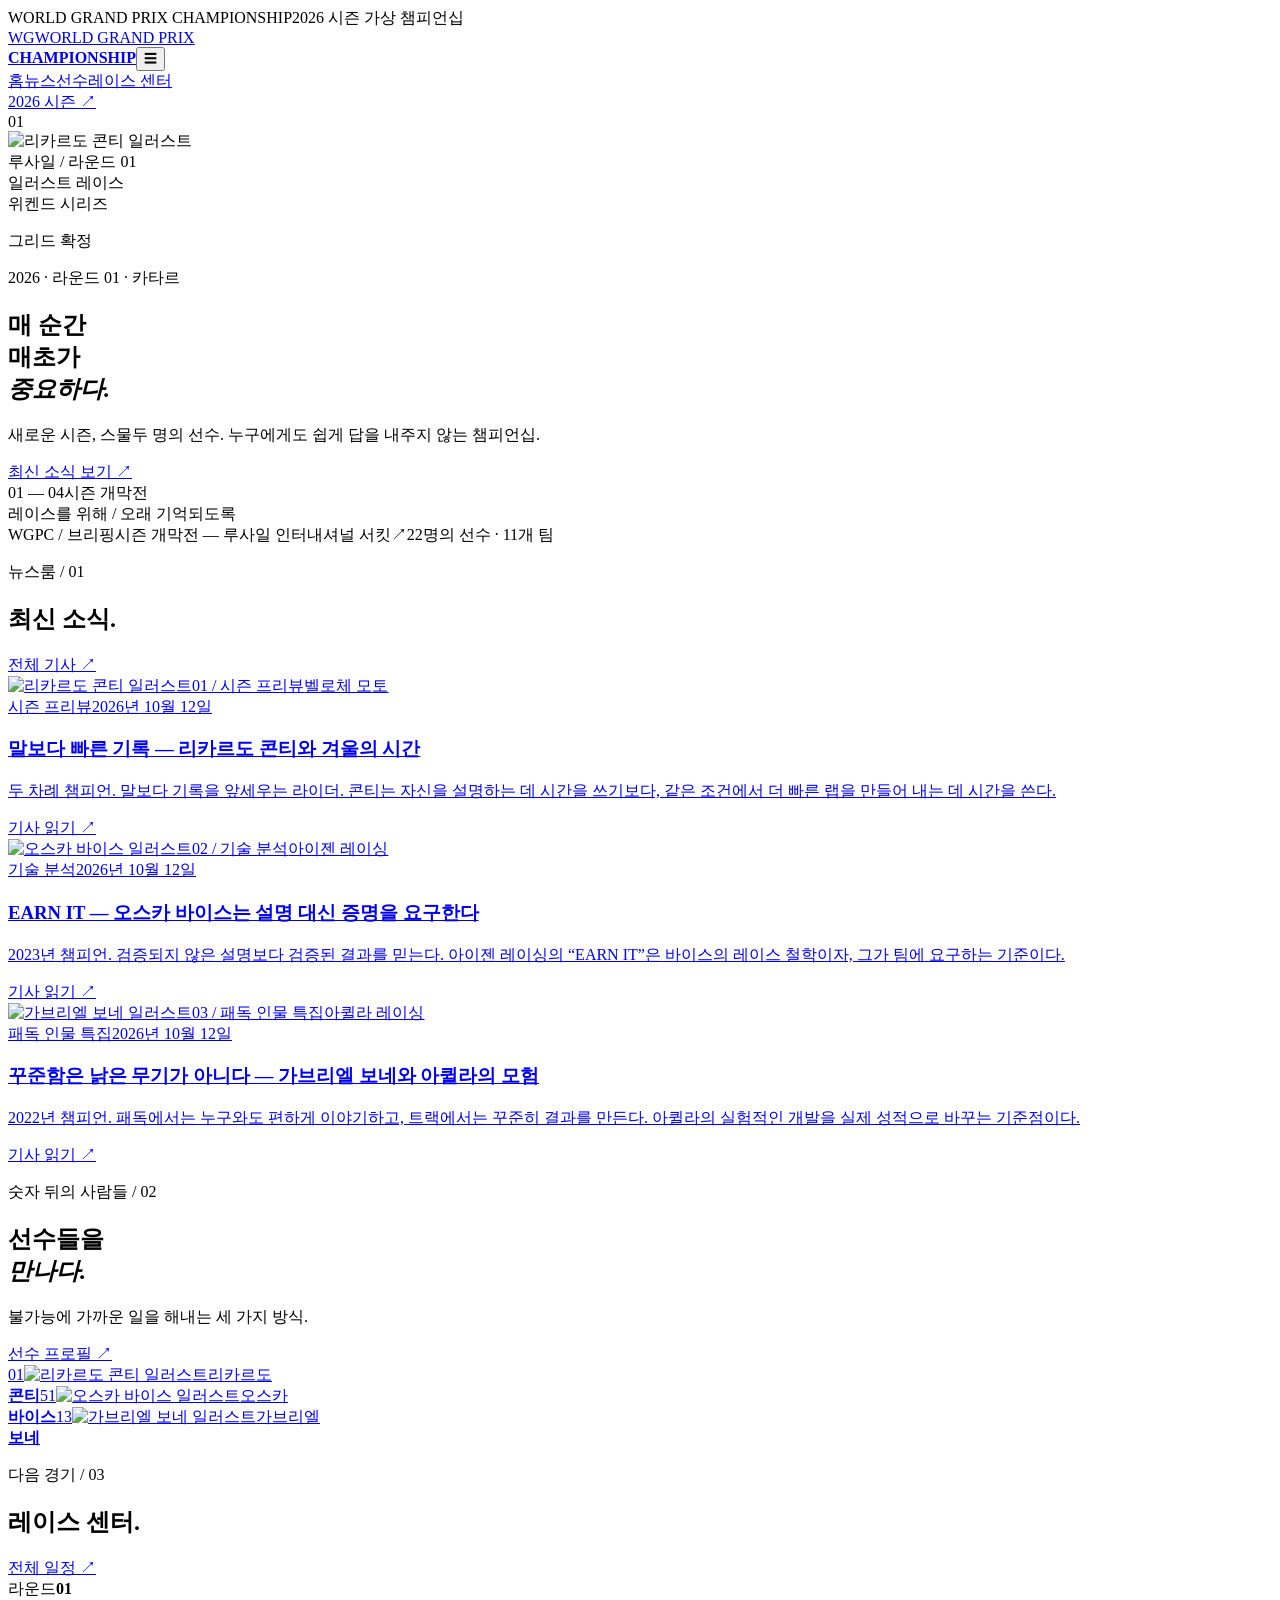
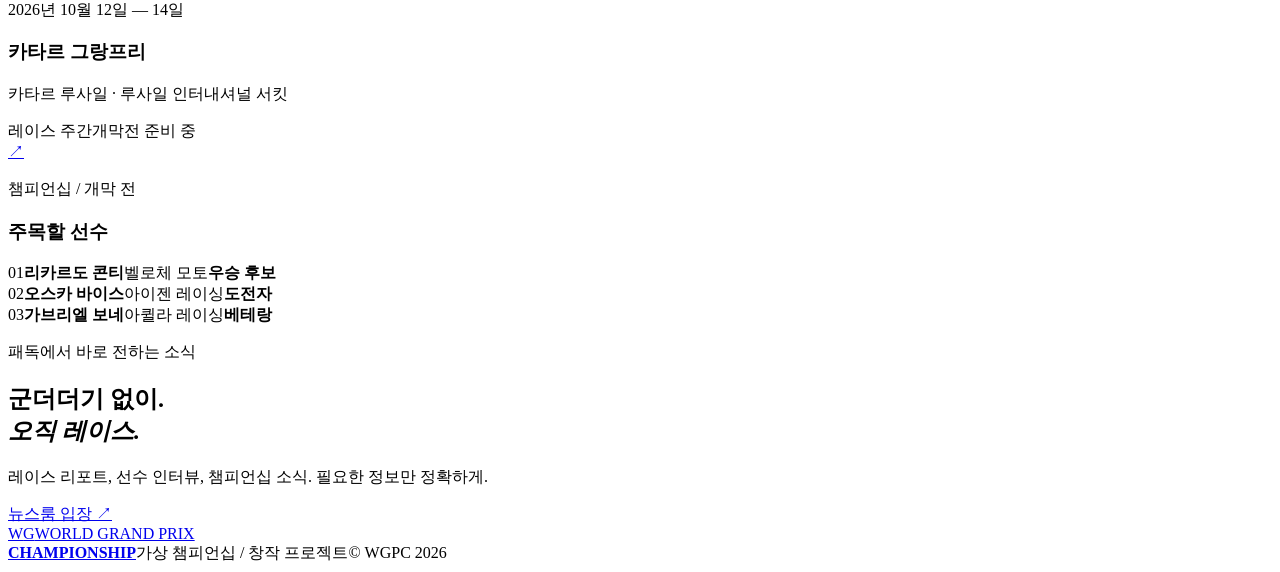
==== index.html @ d12225d8 "Add files via upload" ====
<!doctype html><html lang="ko"><head><meta charset="utf-8"><meta name="viewport" content="width=device-width, initial-scale=1"><meta name="theme-color" content="#101312"><meta name="description" content="World Grand Prix Championship — 2026 가상 모터스포츠 챔피언십"><title>홈 — WGPC</title><link rel="stylesheet" href="assets/css/style.css"><script defer src="assets/js/app.js"></script></head><body><div class="topline"><span>WORLD GRAND PRIX CHAMPIONSHIP</span><span>2026 시즌 <i class="live-dot"></i> 가상 챔피언십</span></div><header class="site-header"><a class="brand" href="index.html" aria-label="WGPC 홈"><span class="brand-mark">W<span>G</span></span><span class="brand-word">WORLD GRAND PRIX<br><b>CHAMPIONSHIP</b></span></a><button class="menu-toggle" aria-label="메뉴 열기" aria-expanded="false">☰</button><nav class="main-nav"><a href="index.html" class="active">홈</a><a href="news.html" >뉴스</a><a href="riders.html" >선수</a><a href="calendar.html" >레이스 센터</a></nav><a class="header-season" href="calendar.html">2026 시즌 <span>↗</span></a></header><main><section class="hero"><div class="hero-art art--hero"><div class="art-grid"></div><div class="art-number">01</div><img class="rider-photo rider-photo--hero" src="https://cdn.jsdelivr.net/gh/luiciemanyx-cpu/charapics@main/upload/Ric.png" alt="리카르도 콘티 일러스트"><div class="art-label">루사일 / 라운드 01</div><div class="art-caption">일러스트 레이스<br>위켄드 시리즈</div></div><div class="hero-copy"><p class="eyebrow"><span class="eyebrow-line"></span> 그리드 확정</p><p class="hero-kicker">2026 · 라운드 01 · 카타르</p><h1>매 순간<br>매초가<br><em>중요하다.</em></h1><p class="hero-summary">새로운 시즌, 스물두 명의 선수. 누구에게도 쉽게 답을 내주지 않는 챔피언십.</p><a class="button button--lime" href="news.html">최신 소식 보기 <span>↗</span></a><div class="hero-index"><span>01 — 04</span><span class="index-rule"></span><span>시즌 개막전</span></div></div><div class="hero-side-note">레이스를 위해 / 오래 기억되도록</div></section><section class="ticker"><span class="ticker-tag">WGPC / 브리핑</span><span>시즌 개막전 — 루사일 인터내셔널 서킷</span><span class="ticker-arrow">↗</span><span class="ticker-divider"></span><span>22명의 선수 · 11개 팀</span></section><section class="section section--news"><div class="section-head"><div><p class="eyebrow">뉴스룸 / 01</p><h2>최신 소식<span class="lime-dot">.</span></h2></div><a class="text-link" href="news.html">전체 기사 <span>↗</span></a></div><div class="news-grid"><a class="story story--feature" href="article.html"><div class="story-image art--conti"><img class="rider-photo" src="https://cdn.jsdelivr.net/gh/luiciemanyx-cpu/charapics@main/upload/Ric.png" alt="리카르도 콘티 일러스트"><span class="image-index">01 / 시즌 프리뷰</span><span class="image-stamp">벨로체 모토</span></div><div class="story-meta"><span>시즌 프리뷰</span><time>2026년 10월 12일</time></div><h3>말보다 빠른 기록 — 리카르도 콘티와 겨울의 시간</h3><p>두 차례 챔피언. 말보다 기록을 앞세우는 라이더. 콘티는 자신을 설명하는 데 시간을 쓰기보다, 같은 조건에서 더 빠른 랩을 만들어 내는 데 시간을 쓴다.</p><span class="story-read">기사 읽기 ↗</span></a><a class="story " href="article-oskar.html"><div class="story-image art--weiss"><img class="rider-photo" src="https://cdn.jsdelivr.net/gh/luiciemanyx-cpu/charapics@main/osk.png" alt="오스카 바이스 일러스트"><span class="image-index">02 / 기술 분석</span><span class="image-stamp">아이젠 레이싱</span></div><div class="story-meta"><span>기술 분석</span><time>2026년 10월 12일</time></div><h3>EARN IT — 오스카 바이스는 설명 대신 증명을 요구한다</h3><p>2023년 챔피언. 검증되지 않은 설명보다 검증된 결과를 믿는다. 아이젠 레이싱의 “EARN IT”은 바이스의 레이스 철학이자, 그가 팀에 요구하는 기준이다.</p><span class="story-read">기사 읽기 ↗</span></a><a class="story " href="article-gabriel.html"><div class="story-image art--bonnet"><img class="rider-photo" src="https://cdn.jsdelivr.net/gh/luiciemanyx-cpu/charapics@main/upload/gab.png" alt="가브리엘 보네 일러스트"><span class="image-index">03 / 패독 인물 특집</span><span class="image-stamp">아퀼라 레이싱</span></div><div class="story-meta"><span>패독 인물 특집</span><time>2026년 10월 12일</time></div><h3>꾸준함은 낡은 무기가 아니다 — 가브리엘 보네와 아퀼라의 모험</h3><p>2022년 챔피언. 패독에서는 누구와도 편하게 이야기하고, 트랙에서는 꾸준히 결과를 만든다. 아퀼라의 실험적인 개발을 실제 성적으로 바꾸는 기준점이다.</p><span class="story-read">기사 읽기 ↗</span></a></div></section><section class="feature-band"><div class="feature-band-copy"><p class="eyebrow">숫자 뒤의 사람들 / 02</p><h2>선수들을<br><em>만나다.</em></h2><p>불가능에 가까운 일을 해내는 세 가지 방식.</p><a class="button button--dark" href="riders.html">선수 프로필 <span>↗</span></a></div><div class="grid-portraits"><a href="rider.html" class="portrait portrait--one"><span class="portrait-num">01</span><img class="rider-photo" src="https://cdn.jsdelivr.net/gh/luiciemanyx-cpu/charapics@main/upload/Ric.png" alt="리카르도 콘티 일러스트"><span class="portrait-name">리카르도<br><b>콘티</b></span></a><a href="rider-oskar.html" class="portrait portrait--two"><span class="portrait-num">51</span><img class="rider-photo" src="https://cdn.jsdelivr.net/gh/luiciemanyx-cpu/charapics@main/osk.png" alt="오스카 바이스 일러스트"><span class="portrait-name">오스카<br><b>바이스</b></span></a><a href="rider-gabriel.html" class="portrait portrait--three"><span class="portrait-num">13</span><img class="rider-photo" src="https://cdn.jsdelivr.net/gh/luiciemanyx-cpu/charapics@main/upload/gab.png" alt="가브리엘 보네 일러스트"><span class="portrait-name">가브리엘<br><b>보네</b></span></a></div></section><section class="section race-section"><div class="section-head"><div><p class="eyebrow">다음 경기 / 03</p><h2>레이스 센터<span class="lime-dot">.</span></h2></div><a class="text-link" href="calendar.html">전체 일정 <span>↗</span></a></div><div class="race-card"><div class="race-round"><span>라운드</span><b>01</b></div><div class="race-info"><span class="eyebrow">2026년 10월 12일 — 14일</span><h3>카타르 그랑프리</h3><p>카타르 루사일 · 루사일 인터내셔널 서킷</p></div><div class="race-status"><span class="status-pill"><i class="live-dot"></i> 레이스 주간</span><span class="race-countdown">개막전 준비 중</span></div><a class="race-link" href="calendar.html" aria-label="레이스 센터 보기">↗</a></div><div class="standings-preview"><div><p class="eyebrow">챔피언십 / 개막 전</p><h3>주목할 선수</h3></div><div class="standing-row"><span>01</span><b>리카르도 콘티</b><span>벨로체 모토</span><strong>우승 후보</strong></div><div class="standing-row"><span>02</span><b>오스카 바이스</b><span>아이젠 레이싱</span><strong>도전자</strong></div><div class="standing-row"><span>03</span><b>가브리엘 보네</b><span>아퀼라 레이싱</span><strong>베테랑</strong></div></div></section><section class="newsletter"><div><p class="eyebrow">패독에서 바로 전하는 소식</p><h2>군더더기 없이.<br><em>오직 레이스.</em></h2></div><p>레이스 리포트, 선수 인터뷰, 챔피언십 소식. 필요한 정보만 정확하게.</p><a href="news.html" class="button button--lime">뉴스룸 입장 <span>↗</span></a></section></main><footer class="site-footer"><a class="brand brand--footer" href="index.html"><span class="brand-mark">W<span>G</span></span><span class="brand-word">WORLD GRAND PRIX<br><b>CHAMPIONSHIP</b></span></a><span>가상 챔피언십 / 창작 프로젝트</span><span>© WGPC 2026</span></footer></body></html>
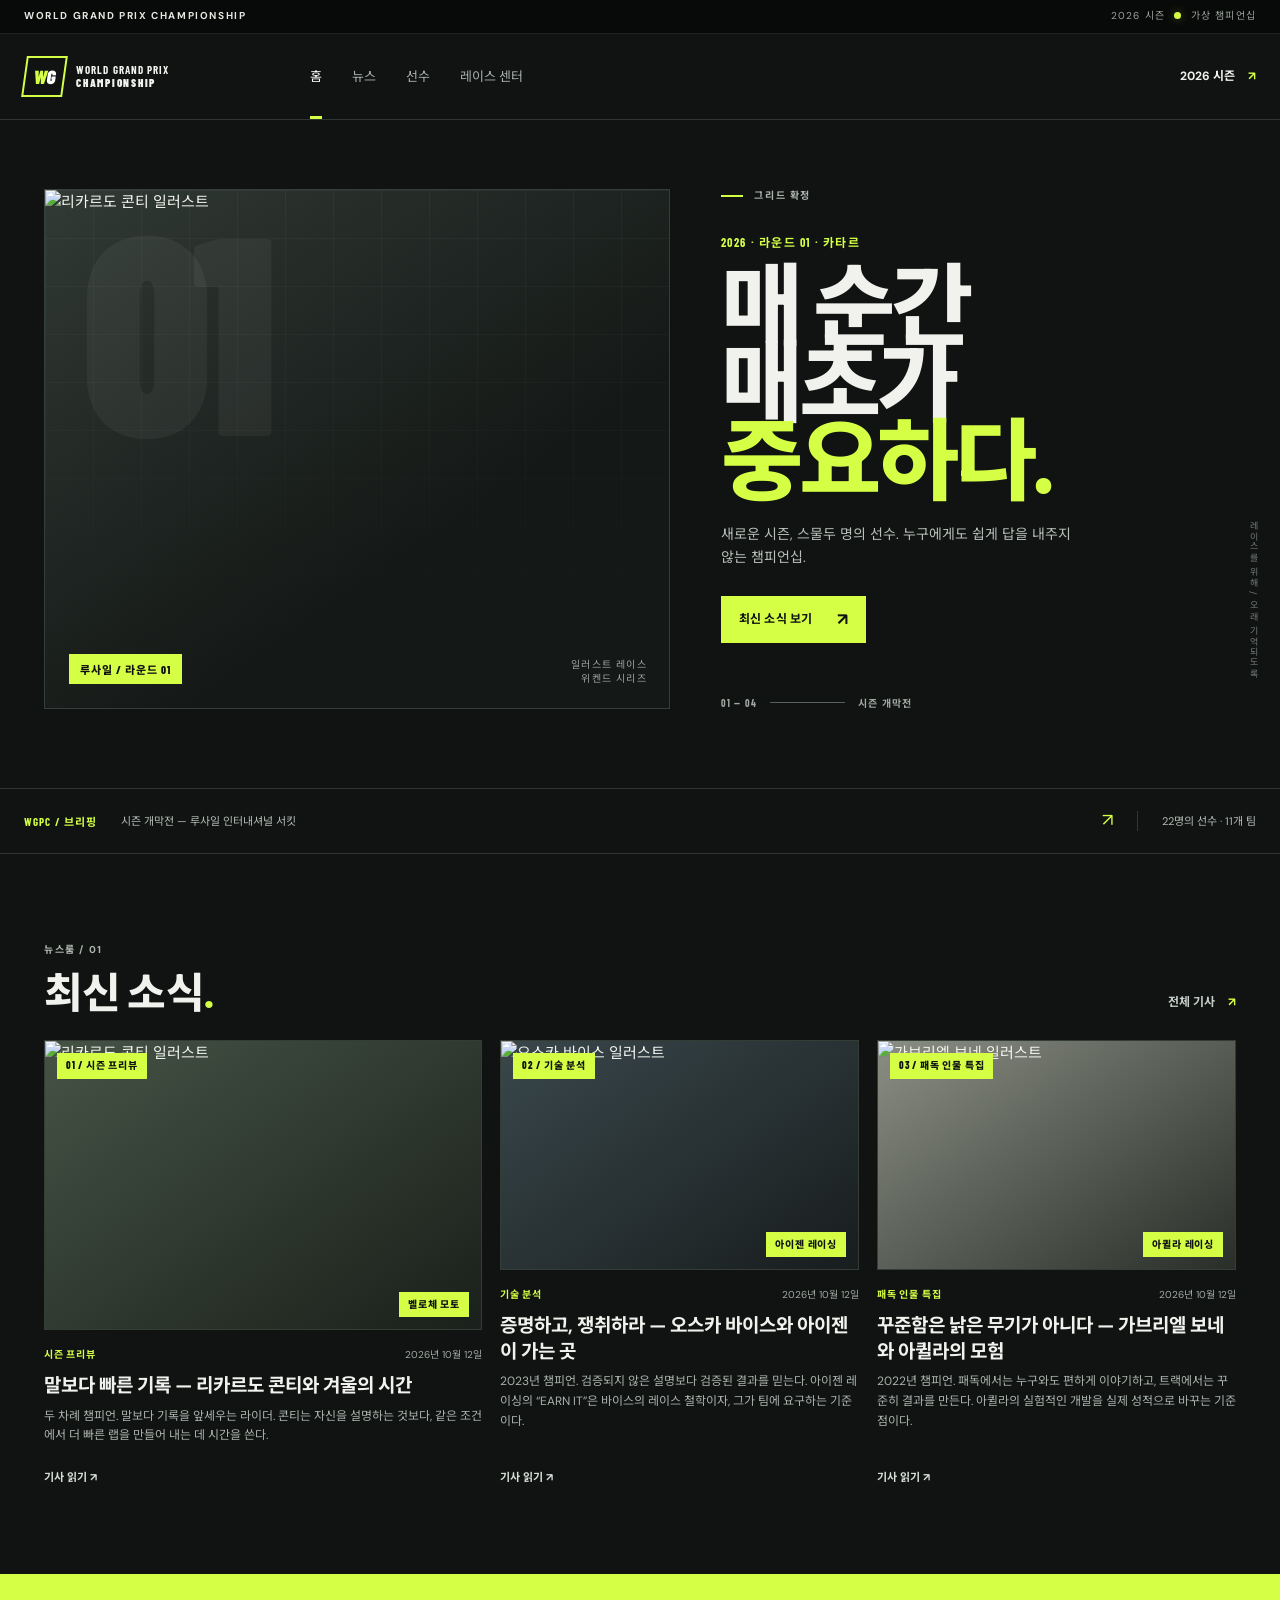
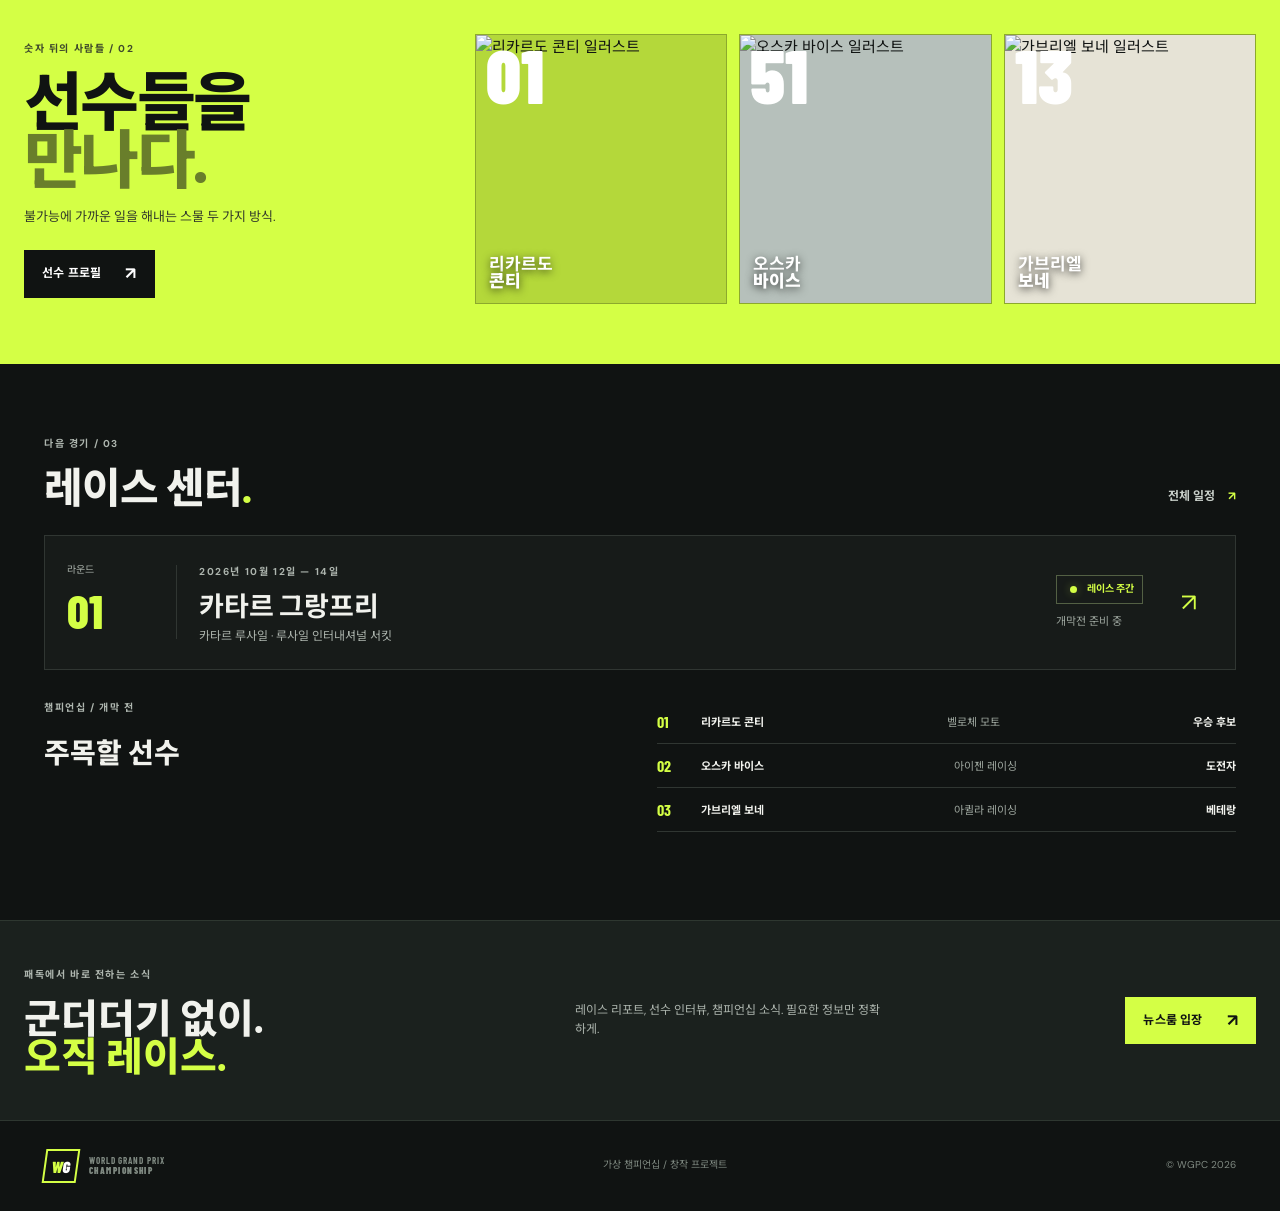
==== commit b02106ad: "Add files via upload" ====
--- a/index.html
+++ b/index.html
@@ -1 +1,142 @@
-<!doctype html><html lang="ko"><head><meta charset="utf-8"><meta name="viewport" content="width=device-width, initial-scale=1"><meta name="theme-color" content="#101312"><meta name="description" content="World Grand Prix Championship — 2026 가상 모터스포츠 챔피언십"><title>홈 — WGPC</title><link rel="stylesheet" href="assets/css/style.css"><script defer src="assets/js/app.js"></script></head><body><div class="topline"><span>WORLD GRAND PRIX CHAMPIONSHIP</span><span>2026 시즌 <i class="live-dot"></i> 가상 챔피언십</span></div><header class="site-header"><a class="brand" href="index.html" aria-label="WGPC 홈"><span class="brand-mark">W<span>G</span></span><span class="brand-word">WORLD GRAND PRIX<br><b>CHAMPIONSHIP</b></span></a><button class="menu-toggle" aria-label="메뉴 열기" aria-expanded="false">☰</button><nav class="main-nav"><a href="index.html" class="active">홈</a><a href="news.html" >뉴스</a><a href="riders.html" >선수</a><a href="calendar.html" >레이스 센터</a></nav><a class="header-season" href="calendar.html">2026 시즌 <span>↗</span></a></header><main><section class="hero"><div class="hero-art art--hero"><div class="art-grid"></div><div class="art-number">01</div><img class="rider-photo rider-photo--hero" src="https://cdn.jsdelivr.net/gh/luiciemanyx-cpu/charapics@main/upload/Ric.png" alt="리카르도 콘티 일러스트"><div class="art-label">루사일 / 라운드 01</div><div class="art-caption">일러스트 레이스<br>위켄드 시리즈</div></div><div class="hero-copy"><p class="eyebrow"><span class="eyebrow-line"></span> 그리드 확정</p><p class="hero-kicker">2026 · 라운드 01 · 카타르</p><h1>매 순간<br>매초가<br><em>중요하다.</em></h1><p class="hero-summary">새로운 시즌, 스물두 명의 선수. 누구에게도 쉽게 답을 내주지 않는 챔피언십.</p><a class="button button--lime" href="news.html">최신 소식 보기 <span>↗</span></a><div class="hero-index"><span>01 — 04</span><span class="index-rule"></span><span>시즌 개막전</span></div></div><div class="hero-side-note">레이스를 위해 / 오래 기억되도록</div></section><section class="ticker"><span class="ticker-tag">WGPC / 브리핑</span><span>시즌 개막전 — 루사일 인터내셔널 서킷</span><span class="ticker-arrow">↗</span><span class="ticker-divider"></span><span>22명의 선수 · 11개 팀</span></section><section class="section section--news"><div class="section-head"><div><p class="eyebrow">뉴스룸 / 01</p><h2>최신 소식<span class="lime-dot">.</span></h2></div><a class="text-link" href="news.html">전체 기사 <span>↗</span></a></div><div class="news-grid"><a class="story story--feature" href="article.html"><div class="story-image art--conti"><img class="rider-photo" src="https://cdn.jsdelivr.net/gh/luiciemanyx-cpu/charapics@main/upload/Ric.png" alt="리카르도 콘티 일러스트"><span class="image-index">01 / 시즌 프리뷰</span><span class="image-stamp">벨로체 모토</span></div><div class="story-meta"><span>시즌 프리뷰</span><time>2026년 10월 12일</time></div><h3>말보다 빠른 기록 — 리카르도 콘티와 겨울의 시간</h3><p>두 차례 챔피언. 말보다 기록을 앞세우는 라이더. 콘티는 자신을 설명하는 데 시간을 쓰기보다, 같은 조건에서 더 빠른 랩을 만들어 내는 데 시간을 쓴다.</p><span class="story-read">기사 읽기 ↗</span></a><a class="story " href="article-oskar.html"><div class="story-image art--weiss"><img class="rider-photo" src="https://cdn.jsdelivr.net/gh/luiciemanyx-cpu/charapics@main/osk.png" alt="오스카 바이스 일러스트"><span class="image-index">02 / 기술 분석</span><span class="image-stamp">아이젠 레이싱</span></div><div class="story-meta"><span>기술 분석</span><time>2026년 10월 12일</time></div><h3>EARN IT — 오스카 바이스는 설명 대신 증명을 요구한다</h3><p>2023년 챔피언. 검증되지 않은 설명보다 검증된 결과를 믿는다. 아이젠 레이싱의 “EARN IT”은 바이스의 레이스 철학이자, 그가 팀에 요구하는 기준이다.</p><span class="story-read">기사 읽기 ↗</span></a><a class="story " href="article-gabriel.html"><div class="story-image art--bonnet"><img class="rider-photo" src="https://cdn.jsdelivr.net/gh/luiciemanyx-cpu/charapics@main/upload/gab.png" alt="가브리엘 보네 일러스트"><span class="image-index">03 / 패독 인물 특집</span><span class="image-stamp">아퀼라 레이싱</span></div><div class="story-meta"><span>패독 인물 특집</span><time>2026년 10월 12일</time></div><h3>꾸준함은 낡은 무기가 아니다 — 가브리엘 보네와 아퀼라의 모험</h3><p>2022년 챔피언. 패독에서는 누구와도 편하게 이야기하고, 트랙에서는 꾸준히 결과를 만든다. 아퀼라의 실험적인 개발을 실제 성적으로 바꾸는 기준점이다.</p><span class="story-read">기사 읽기 ↗</span></a></div></section><section class="feature-band"><div class="feature-band-copy"><p class="eyebrow">숫자 뒤의 사람들 / 02</p><h2>선수들을<br><em>만나다.</em></h2><p>불가능에 가까운 일을 해내는 세 가지 방식.</p><a class="button button--dark" href="riders.html">선수 프로필 <span>↗</span></a></div><div class="grid-portraits"><a href="rider.html" class="portrait portrait--one"><span class="portrait-num">01</span><img class="rider-photo" src="https://cdn.jsdelivr.net/gh/luiciemanyx-cpu/charapics@main/upload/Ric.png" alt="리카르도 콘티 일러스트"><span class="portrait-name">리카르도<br><b>콘티</b></span></a><a href="rider-oskar.html" class="portrait portrait--two"><span class="portrait-num">51</span><img class="rider-photo" src="https://cdn.jsdelivr.net/gh/luiciemanyx-cpu/charapics@main/osk.png" alt="오스카 바이스 일러스트"><span class="portrait-name">오스카<br><b>바이스</b></span></a><a href="rider-gabriel.html" class="portrait portrait--three"><span class="portrait-num">13</span><img class="rider-photo" src="https://cdn.jsdelivr.net/gh/luiciemanyx-cpu/charapics@main/upload/gab.png" alt="가브리엘 보네 일러스트"><span class="portrait-name">가브리엘<br><b>보네</b></span></a></div></section><section class="section race-section"><div class="section-head"><div><p class="eyebrow">다음 경기 / 03</p><h2>레이스 센터<span class="lime-dot">.</span></h2></div><a class="text-link" href="calendar.html">전체 일정 <span>↗</span></a></div><div class="race-card"><div class="race-round"><span>라운드</span><b>01</b></div><div class="race-info"><span class="eyebrow">2026년 10월 12일 — 14일</span><h3>카타르 그랑프리</h3><p>카타르 루사일 · 루사일 인터내셔널 서킷</p></div><div class="race-status"><span class="status-pill"><i class="live-dot"></i> 레이스 주간</span><span class="race-countdown">개막전 준비 중</span></div><a class="race-link" href="calendar.html" aria-label="레이스 센터 보기">↗</a></div><div class="standings-preview"><div><p class="eyebrow">챔피언십 / 개막 전</p><h3>주목할 선수</h3></div><div class="standing-row"><span>01</span><b>리카르도 콘티</b><span>벨로체 모토</span><strong>우승 후보</strong></div><div class="standing-row"><span>02</span><b>오스카 바이스</b><span>아이젠 레이싱</span><strong>도전자</strong></div><div class="standing-row"><span>03</span><b>가브리엘 보네</b><span>아퀼라 레이싱</span><strong>베테랑</strong></div></div></section><section class="newsletter"><div><p class="eyebrow">패독에서 바로 전하는 소식</p><h2>군더더기 없이.<br><em>오직 레이스.</em></h2></div><p>레이스 리포트, 선수 인터뷰, 챔피언십 소식. 필요한 정보만 정확하게.</p><a href="news.html" class="button button--lime">뉴스룸 입장 <span>↗</span></a></section></main><footer class="site-footer"><a class="brand brand--footer" href="index.html"><span class="brand-mark">W<span>G</span></span><span class="brand-word">WORLD GRAND PRIX<br><b>CHAMPIONSHIP</b></span></a><span>가상 챔피언십 / 창작 프로젝트</span><span>© WGPC 2026</span></footer></body></html>+<!doctype html>
+<html lang="ko">
+
+<head>
+    <meta charset="utf-8">
+    <meta name="viewport" content="width=device-width, initial-scale=1">
+    <meta name="theme-color" content="#101312">
+    <meta name="description" content="World Grand Prix Championship — 2026 가상 모터스포츠 챔피언십">
+    <title>홈 — WGPC</title>
+    <link rel="stylesheet" href="assets/css/style.css">
+    <script defer src="assets/js/app.js"></script>
+</head>
+
+<body>
+    <div class="topline"><span>WORLD GRAND PRIX CHAMPIONSHIP</span><span>2026 시즌 <i class="live-dot"></i> 가상 챔피언십</span>
+    </div>
+    <header class="site-header"><a class="brand" href="index.html" aria-label="WGPC 홈"><span
+                class="brand-mark">W<span>G</span></span><span class="brand-word">WORLD GRAND
+                PRIX<br><b>CHAMPIONSHIP</b></span></a><button class="menu-toggle" aria-label="메뉴 열기"
+            aria-expanded="false">☰</button>
+        <nav class="main-nav"><a href="index.html" class="active">홈</a><a href="news.html">뉴스</a><a
+                href="riders.html">선수</a><a href="calendar.html">레이스 센터</a></nav><a class="header-season"
+            href="calendar.html">2026 시즌 <span>↗</span></a>
+    </header>
+    <main>
+        <section class="hero">
+            <div class="hero-art art--hero">
+                <div class="art-grid"></div>
+                <div class="art-number">01</div><img class="rider-photo rider-photo--hero"
+                    src="https://cdn.jsdelivr.net/gh/luiciemanyx-cpu/charapics@main/upload/Ric.png" alt="리카르도 콘티 일러스트">
+                <div class="art-label">루사일 / 라운드 01</div>
+                <div class="art-caption">일러스트 레이스<br>위켄드 시리즈</div>
+            </div>
+            <div class="hero-copy">
+                <p class="eyebrow"><span class="eyebrow-line"></span> 그리드 확정</p>
+                <p class="hero-kicker">2026 · 라운드 01 · 카타르</p>
+                <h1>매 순간<br>매초가<br><em>중요하다.</em></h1>
+                <p class="hero-summary">새로운 시즌, 스물두 명의 선수. 누구에게도 쉽게 답을 내주지 않는 챔피언십.</p><a class="button button--lime"
+                    href="news.html">최신 소식 보기 <span>↗</span></a>
+                <div class="hero-index"><span>01 — 04</span><span class="index-rule"></span><span>시즌 개막전</span></div>
+            </div>
+            <div class="hero-side-note">레이스를 위해 / 오래 기억되도록</div>
+        </section>
+        <section class="ticker"><span class="ticker-tag">WGPC / 브리핑</span><span>시즌 개막전 — 루사일 인터내셔널 서킷</span><span
+                class="ticker-arrow">↗</span><span class="ticker-divider"></span><span>22명의 선수 · 11개 팀</span></section>
+        <section class="section section--news">
+            <div class="section-head">
+                <div>
+                    <p class="eyebrow">뉴스룸 / 01</p>
+                    <h2>최신 소식<span class="lime-dot">.</span></h2>
+                </div><a class="text-link" href="news.html">전체 기사 <span>↗</span></a>
+            </div>
+            <div class="news-grid"><a class="story story--feature" href="article.html">
+                    <div class="story-image art--conti"><img class="rider-photo"
+                            src="https://cdn.jsdelivr.net/gh/luiciemanyx-cpu/charapics@main/upload/Ric.png"
+                            alt="리카르도 콘티 일러스트"><span class="image-index">01 / 시즌 프리뷰</span><span class="image-stamp">벨로체
+                            모토</span></div>
+                    <div class="story-meta"><span>시즌 프리뷰</span><time>2026년 10월 12일</time></div>
+                    <h3>말보다 빠른 기록 — 리카르도 콘티와 겨울의 시간</h3>
+                    <p>두 차례 챔피언. 말보다 기록을 앞세우는 라이더. 콘티는 자신을 설명하는 것보다, 같은 조건에서 더 빠른 랩을 만들어 내는 데 시간을 쓴다.</p><span
+                        class="story-read">기사 읽기 ↗</span>
+                </a><a class="story " href="article-oskar.html">
+                    <div class="story-image art--weiss"><img class="rider-photo"
+                            src="https://cdn.jsdelivr.net/gh/luiciemanyx-cpu/charapics@main/osk.png"
+                            alt="오스카 바이스 일러스트"><span class="image-index">02 / 기술 분석</span><span class="image-stamp">아이젠
+                            레이싱</span></div>
+                    <div class="story-meta"><span>기술 분석</span><time>2026년 10월 12일</time></div>
+                    <h3>증명하고, 쟁취하라 — 오스카 바이스와 아이젠이 가는 곳</h3>
+                    <p>2023년 챔피언. 검증되지 않은 설명보다 검증된 결과를 믿는다. 아이젠 레이싱의 “EARN IT”은 바이스의 레이스 철학이자, 그가 팀에 요구하는 기준이다.</p><span
+                        class="story-read">기사 읽기 ↗</span>
+                </a><a class="story " href="article-gabriel.html">
+                    <div class="story-image art--bonnet"><img class="rider-photo"
+                            src="https://cdn.jsdelivr.net/gh/luiciemanyx-cpu/charapics@main/gab.png"
+                            alt="가브리엘 보네 일러스트"><span class="image-index">03 / 패독 인물 특집</span><span
+                            class="image-stamp">아퀼라 레이싱</span></div>
+                    <div class="story-meta"><span>패독 인물 특집</span><time>2026년 10월 12일</time></div>
+                    <h3>꾸준함은 낡은 무기가 아니다 — 가브리엘 보네와 아퀼라의 모험</h3>
+                    <p>2022년 챔피언. 패독에서는 누구와도 편하게 이야기하고, 트랙에서는 꾸준히 결과를 만든다. 아퀼라의 실험적인 개발을 실제 성적으로 바꾸는 기준점이다.</p><span
+                        class="story-read">기사 읽기 ↗</span>
+                </a></div>
+        </section>
+        <section class="feature-band">
+            <div class="feature-band-copy">
+                <p class="eyebrow">숫자 뒤의 사람들 / 02</p>
+                <h2>선수들을<br><em>만나다.</em></h2>
+                <p>불가능에 가까운 일을 해내는 스물 두 가지 방식.</p><a class="button button--dark" href="riders.html">선수 프로필
+                    <span>↗</span></a>
+            </div>
+            <div class="grid-portraits"><a href="rider.html" class="portrait portrait--one"><span
+                        class="portrait-num">01</span><img class="rider-photo"
+                        src="https://cdn.jsdelivr.net/gh/luiciemanyx-cpu/charapics@main/upload/Ric.png"
+                        alt="리카르도 콘티 일러스트"><span class="portrait-name">리카르도<br><b>콘티</b></span></a><a
+                    href="rider-oskar.html" class="portrait portrait--two"><span class="portrait-num">51</span><img
+                        class="rider-photo" src="https://cdn.jsdelivr.net/gh/luiciemanyx-cpu/charapics@main/osk.png"
+                        alt="오스카 바이스 일러스트"><span class="portrait-name">오스카<br><b>바이스</b></span></a><a
+                    href="rider-gabriel.html" class="portrait portrait--three"><span class="portrait-num">13</span><img
+                        class="rider-photo"
+                        src="https://cdn.jsdelivr.net/gh/luiciemanyx-cpu/charapics@main/gab.png"
+                        alt="가브리엘 보네 일러스트"><span class="portrait-name">가브리엘<br><b>보네</b></span></a></div>
+        </section>
+        <section class="section race-section">
+            <div class="section-head">
+                <div>
+                    <p class="eyebrow">다음 경기 / 03</p>
+                    <h2>레이스 센터<span class="lime-dot">.</span></h2>
+                </div><a class="text-link" href="calendar.html">전체 일정 <span>↗</span></a>
+            </div>
+            <div class="race-card">
+                <div class="race-round"><span>라운드</span><b>01</b></div>
+                <div class="race-info"><span class="eyebrow">2026년 10월 12일 — 14일</span>
+                    <h3>카타르 그랑프리</h3>
+                    <p>카타르 루사일 · 루사일 인터내셔널 서킷</p>
+                </div>
+                <div class="race-status"><span class="status-pill"><i class="live-dot"></i> 레이스 주간</span><span
+                        class="race-countdown">개막전 준비 중</span></div><a class="race-link" href="calendar.html"
+                    aria-label="레이스 센터 보기">↗</a>
+            </div>
+            <div class="standings-preview">
+                <div>
+                    <p class="eyebrow">챔피언십 / 개막 전</p>
+                    <h3>주목할 선수</h3>
+                </div>
+                <div class="standing-row"><span>01</span><b>리카르도 콘티</b><span>벨로체 모토</span><strong>우승 후보</strong></div>
+                <div class="standing-row"><span>02</span><b>오스카 바이스</b><span>아이젠 레이싱</span><strong>도전자</strong></div>
+                <div class="standing-row"><span>03</span><b>가브리엘 보네</b><span>아퀼라 레이싱</span><strong>베테랑</strong></div>
+            </div>
+        </section>
+        <section class="newsletter">
+            <div>
+                <p class="eyebrow">패독에서 바로 전하는 소식</p>
+                <h2>군더더기 없이.<br><em>오직 레이스.</em></h2>
+            </div>
+            <p>레이스 리포트, 선수 인터뷰, 챔피언십 소식. 필요한 정보만 정확하게.</p><a href="news.html" class="button button--lime">뉴스룸 입장
+                <span>↗</span></a>
+        </section>
+    </main>
+    <footer class="site-footer"><a class="brand brand--footer" href="index.html"><span
+                class="brand-mark">W<span>G</span></span><span class="brand-word">WORLD GRAND
+                PRIX<br><b>CHAMPIONSHIP</b></span></a><span>가상 챔피언십 / 창작 프로젝트</span><span>© WGPC 2026</span></footer>
+</body>
+
+</html>
--- a/assets/css/style.css
+++ b/assets/css/style.css
@@ -0,0 +1,2077 @@
+@import url('https://fonts.googleapis.com/css2?family=Barlow+Condensed:wght@400;500;600;700;800;900&family=DM+Sans:wght@400;500;600;700&family=Noto+Sans+KR:wght@400;500;600;700;800&display=swap');
+
+:root {
+    --bg: #101312;
+    --panel: #171b19;
+    --panel2: #1d2220;
+    --text: #f1f2ed;
+    --muted: #a2aaa3;
+    --line: #303632;
+    --lime: #d4ff45;
+    --lime2: #b9e92d;
+    --red: #ff654f;
+    --max: 1240px;
+    --font: 'DM Sans', 'Noto Sans KR', sans-serif;
+    --display: 'Barlow Condensed', 'Noto Sans KR', sans-serif
+}
+
+* {
+    box-sizing: border-box
+}
+
+html {
+    scroll-behavior: smooth
+}
+
+body {
+    margin: 0;
+    background: var(--bg);
+    color: var(--text);
+    font-family: var(--font);
+    font-size: 15px;
+    line-height: 1.65
+}
+
+a {
+    color: inherit;
+    text-decoration: none
+}
+
+button,
+input {
+    font: inherit
+}
+
+button {
+    cursor: pointer
+}
+
+.topline {
+    height: 34px;
+    background: #080a09;
+    color: #9aa19b;
+    display: flex;
+    align-items: center;
+    justify-content: space-between;
+    padding: 0 max(24px, calc((100vw - var(--max))/2));
+    font-size: 10px;
+    letter-spacing: .12em;
+    text-transform: uppercase;
+    border-bottom: 1px solid #202421
+}
+
+.topline span:first-child {
+    color: #e5e8e1;
+    font-weight: 700;
+    letter-spacing: .16em
+}
+
+.live-dot {
+    display: inline-block;
+    width: 7px;
+    height: 7px;
+    background: var(--lime);
+    border-radius: 50%;
+    margin: 0 5px;
+    box-shadow: 0 0 10px #d4ff4555
+}
+
+.site-header {
+    height: 86px;
+    display: flex;
+    align-items: center;
+    gap: 46px;
+    padding: 0 max(24px, calc((100vw - var(--max))/2));
+    border-bottom: 1px solid var(--line);
+    position: relative;
+    z-index: 5;
+    background: var(--bg)
+}
+
+.brand {
+    display: flex;
+    align-items: center;
+    gap: 11px;
+    min-width: 240px
+}
+
+.brand-mark {
+    width: 41px;
+    height: 41px;
+    border: 2px solid var(--lime);
+    display: flex;
+    align-items: center;
+    justify-content: center;
+    font: 900 19px var(--display);
+    letter-spacing: -.08em;
+    color: var(--lime);
+    transform: skew(-8deg)
+}
+
+.brand-mark span {
+    color: white
+}
+
+.brand-word {
+    font: 700 11px/1.1 var(--display);
+    letter-spacing: .1em
+}
+
+.brand-word b {
+    font-weight: 900;
+    letter-spacing: .16em
+}
+
+.main-nav {
+    display: flex;
+    align-items: center;
+    gap: 30px;
+    height: 100%;
+    flex: 1
+}
+
+.main-nav a {
+    font-size: 13px;
+    color: #aab0ab;
+    height: 100%;
+    display: flex;
+    align-items: center;
+    position: relative;
+    transition: .2s
+}
+
+.main-nav a:hover,
+.main-nav a.active {
+    color: #fff
+}
+
+.main-nav a.active:after {
+    content: '';
+    height: 3px;
+    position: absolute;
+    bottom: 0;
+    left: 0;
+    right: 0;
+    background: var(--lime)
+}
+
+.header-season {
+    font-size: 12px;
+    font-weight: 700;
+    white-space: nowrap
+}
+
+.header-season span {
+    color: var(--lime);
+    margin-left: 10px
+}
+
+.menu-toggle {
+    display: none;
+    background: none;
+    color: white;
+    border: 1px solid var(--line);
+    padding: 6px 10px
+}
+
+.hero {
+    max-width: var(--max);
+    margin: auto;
+    min-height: 620px;
+    display: grid;
+    grid-template-columns: 1.05fr .95fr;
+    position: relative;
+    padding: 44px 24px 54px;
+    align-items: center
+}
+
+.hero-art {
+    height: 520px;
+    position: relative;
+    overflow: hidden;
+    background: linear-gradient(145deg, #313a35, #141816 65%);
+    border: 1px solid #353e38
+}
+
+.art-grid {
+    position: absolute;
+    inset: 0;
+    background-image: linear-gradient(#ffffff0a 1px, transparent 1px), linear-gradient(90deg, #ffffff0a 1px, transparent 1px);
+    background-size: 48px 48px;
+    mask-image: linear-gradient(to bottom, black, transparent)
+}
+
+.art-number {
+    position: absolute;
+    top: 4%;
+    left: 6%;
+    font: 900 clamp(150px, 22vw, 300px)/.8 var(--display);
+    letter-spacing: -.07em;
+    color: #ffffff0c;
+    z-index: 2
+}
+
+.rider-photo {
+    position: absolute;
+    inset: 0;
+    width: 100%;
+    height: 100%;
+    object-fit: cover;
+    object-position: center 20%;
+    display: block
+}
+
+.rider-photo--hero {
+    object-position: center 15%
+}
+
+.art-label {
+    position: absolute;
+    bottom: 24px;
+    left: 24px;
+    background: var(--lime);
+    color: #111;
+    padding: 7px 11px;
+    font: 800 11px var(--display);
+    letter-spacing: .09em;
+    text-transform: uppercase
+}
+
+.art-caption {
+    position: absolute;
+    bottom: 23px;
+    right: 22px;
+    text-align: right;
+    color: #fff9;
+    font-size: 10px;
+    line-height: 1.35;
+    text-transform: uppercase;
+    letter-spacing: .12em
+}
+
+.hero-copy {
+    padding: 24px 0 24px 9%;
+    position: relative;
+    z-index: 1
+}
+
+.eyebrow {
+    font-size: 10px;
+    text-transform: uppercase;
+    letter-spacing: .16em;
+    font-weight: 700;
+    color: #aeb6af;
+    margin: 0 0 14px
+}
+
+.eyebrow-line {
+    display: inline-block;
+    width: 22px;
+    height: 2px;
+    background: var(--lime);
+    vertical-align: middle;
+    margin-right: 8px
+}
+
+.hero-kicker {
+    font: 700 12px var(--display);
+    letter-spacing: .13em;
+    color: var(--lime);
+    margin: 28px 0 14px
+}
+
+.hero h1,
+.page-intro h1 {
+    font: 800 clamp(58px, 7vw, 94px)/.87 var(--display);
+    letter-spacing: -.045em;
+    margin: 0 0 26px;
+    text-transform: uppercase
+}
+
+.hero h1 em,
+.page-intro h1 em,
+.profile-copy h1 em,
+.article-head h1 em,
+.feature-band h2 em,
+.newsletter h2 em,
+.empty-panel h2 em {
+    font-style: normal;
+    color: var(--lime)
+}
+
+.hero-summary {
+    color: #b9c0ba;
+    max-width: 350px;
+    font-size: 14px;
+    margin-bottom: 26px
+}
+
+.button {
+    display: inline-flex;
+    align-items: center;
+    justify-content: space-between;
+    gap: 24px;
+    padding: 13px 17px;
+    font-weight: 700;
+    font-size: 12px;
+    letter-spacing: .02em;
+    transition: .2s;
+    border: 1px solid transparent
+}
+
+.button span {
+    font-size: 17px;
+    line-height: 1
+}
+
+.button--lime {
+    background: var(--lime);
+    color: #101312
+}
+
+.button--lime:hover {
+    background: #e3ff82;
+    transform: translateY(-2px)
+}
+
+.button--dark {
+    background: #101312;
+    color: white;
+    border-color: #101312
+}
+
+.button--dark:hover {
+    background: #303732
+}
+
+.button--outline {
+    background: transparent;
+    color: white;
+    border-color: #535c55
+}
+
+.button--outline:hover {
+    border-color: var(--lime);
+    color: var(--lime)
+}
+
+.hero-index {
+    display: flex;
+    align-items: center;
+    gap: 13px;
+    margin-top: 52px;
+    color: #a1aaa2;
+    font: 700 10px var(--display);
+    letter-spacing: .12em
+}
+
+.index-rule {
+    height: 1px;
+    width: 75px;
+    background: #59615b
+}
+
+.hero-side-note {
+    position: absolute;
+    right: 0;
+    bottom: 110px;
+    writing-mode: vertical-rl;
+    color: #727b74;
+    font-size: 9px;
+    letter-spacing: .18em;
+    text-transform: uppercase
+}
+
+.ticker {
+    border-block: 1px solid var(--line);
+    display: flex;
+    align-items: center;
+    gap: 24px;
+    padding: 17px max(24px, calc((100vw - var(--max))/2));
+    font-size: 11px;
+    color: #b3bbb4
+}
+
+.ticker-tag {
+    color: var(--lime);
+    font: 700 11px var(--display);
+    letter-spacing: .1em
+}
+
+.ticker-arrow {
+    margin-left: auto;
+    color: var(--lime);
+    font-size: 18px
+}
+
+.ticker-divider {
+    height: 20px;
+    width: 1px;
+    background: var(--line)
+}
+
+.section {
+    max-width: var(--max);
+    margin: 0 auto;
+    padding: 88px 24px
+}
+
+.section-head {
+    display: flex;
+    justify-content: space-between;
+    align-items: end;
+    margin-bottom: 28px
+}
+
+.section-head h2,
+.race-section h2,
+.profile-lower h2 {
+    font: 800 42px/.95 var(--display);
+    margin: 0;
+    letter-spacing: -.02em
+}
+
+.lime-dot {
+    color: var(--lime)
+}
+
+.text-link {
+    font-size: 12px;
+    font-weight: 700;
+    color: #c7cec8
+}
+
+.text-link span {
+    color: var(--lime);
+    margin-left: 10px
+}
+
+.news-grid {
+    display: grid;
+    grid-template-columns: 1.22fr 1fr 1fr;
+    gap: 18px
+}
+
+.story {
+    min-width: 0;
+    display: flex;
+    flex-direction: column
+}
+
+.story-image {
+    height: 230px;
+    position: relative;
+    overflow: hidden;
+    background: linear-gradient(135deg, #39453c, #171b19);
+    border: 1px solid #343c36
+}
+
+.story--feature .story-image {
+    height: 290px
+}
+
+.image-index,
+.image-stamp {
+    position: absolute;
+    background: var(--lime);
+    color: #101312;
+    padding: 7px 9px;
+    font: 800 10px/1.15 var(--display);
+    letter-spacing: .08em
+}
+
+.image-index {
+    left: 12px;
+    top: 12px
+}
+
+.image-stamp {
+    right: 12px;
+    bottom: 12px;
+    text-align: right
+}
+
+.story-meta {
+    display: flex;
+    justify-content: space-between;
+    gap: 10px;
+    margin: 17px 0 9px;
+    font-size: 10px;
+    color: #a2aaa3
+}
+
+.story-meta span {
+    color: var(--lime);
+    font-weight: 700;
+    text-transform: uppercase;
+    letter-spacing: .08em
+}
+
+.story-meta time {
+    white-space: nowrap
+}
+
+.story h3 {
+    font-size: 19px;
+    line-height: 1.35;
+    margin: 0 0 8px;
+    font-weight: 700
+}
+
+.story p,
+.list-copy p {
+    color: #aab2ab;
+    font-size: 12px;
+    margin: 0 0 12px
+}
+
+.story-read {
+    margin-top: auto;
+    padding-top: 10px;
+    color: #d7ded7;
+    font-size: 11px;
+    font-weight: 700
+}
+
+.story:hover h3,
+.list-story:hover h2 {
+    color: var(--lime)
+}
+
+.feature-band {
+    background: var(--lime);
+    color: #101312;
+    display: grid;
+    grid-template-columns: .7fr 1.3fr;
+    padding: 60px max(24px, calc((100vw - var(--max))/2));
+    gap: 30px;
+    align-items: center
+}
+
+.feature-band .eyebrow {
+    color: #3f4a2c
+}
+
+.feature-band h2 {
+    font: 800 clamp(46px, 5vw, 68px)/.9 var(--display);
+    margin: 0 0 20px;
+    letter-spacing: -.04em
+}
+
+.feature-band h2 em {
+    color: #697e2b
+}
+
+.feature-band-copy>p:not(.eyebrow) {
+    max-width: 260px;
+    font-size: 13px;
+    color: #343c2b;
+    margin-bottom: 22px
+}
+
+.grid-portraits {
+    display: grid;
+    grid-template-columns: repeat(3, 1fr);
+    gap: 12px
+}
+
+.portrait {
+    height: 270px;
+    position: relative;
+    overflow: hidden;
+    background: #b4d83a;
+    border: 1px solid #8ca92d;
+    display: block
+}
+
+.portrait--two {
+    background: #b6c0bb
+}
+
+.portrait--three {
+    background: #e6e3d6
+}
+
+.portrait .rider-photo {
+    z-index: 1;
+    transition: transform .25s
+}
+
+.portrait-num {
+    position: absolute;
+    top: 5px;
+    left: 10px;
+    font: 900 76px/.9 var(--display);
+    color: #fff;
+    z-index: 2
+}
+
+.portrait-name {
+    position: absolute;
+    bottom: 13px;
+    left: 13px;
+    z-index: 2;
+    font: 700 17px/1.05 var(--display);
+    text-transform: uppercase;
+    color: #fff;
+    text-shadow: 0 2px 8px #000b
+}
+
+.portrait-name b {
+    font-weight: 900
+}
+
+.portrait:hover .rider-photo {
+    transform: scale(1.04)
+}
+
+.race-section {
+    padding-top: 72px
+}
+
+.race-card {
+    display: grid;
+    grid-template-columns: 110px 1fr auto 48px;
+    align-items: center;
+    border: 1px solid var(--line);
+    background: var(--panel);
+    padding: 22px;
+    gap: 22px
+}
+
+.race-round {
+    border-right: 1px solid var(--line);
+    display: flex;
+    flex-direction: column;
+    line-height: 1
+}
+
+.race-round span {
+    font-size: 10px;
+    color: #a8b0a9;
+    margin-bottom: 6px
+}
+
+.race-round b {
+    font: 800 48px var(--display);
+    color: var(--lime)
+}
+
+.race-info h3 {
+    font: 700 27px var(--display);
+    margin: 3px 0
+}
+
+.race-info p {
+    font-size: 12px;
+    color: #aab2ab;
+    margin: 0
+}
+
+.race-status {
+    display: flex;
+    flex-direction: column;
+    gap: 8px;
+    align-items: flex-start
+}
+
+.status-pill {
+    display: inline-flex;
+    align-items: center;
+    gap: 5px;
+    border: 1px solid #536044;
+    padding: 5px 8px;
+    color: var(--lime);
+    font-size: 10px;
+    font-weight: 700;
+    white-space: nowrap
+}
+
+.status-pill--muted {
+    color: #a2aaa3;
+    border-color: #414842
+}
+
+.race-countdown {
+    font-size: 11px;
+    color: #9da69e
+}
+
+.race-link {
+    font-size: 25px;
+    color: var(--lime);
+    text-align: center
+}
+
+.standings-preview {
+    display: grid;
+    grid-template-columns: 1fr 1fr;
+    gap: 0 34px;
+    padding-top: 30px
+}
+
+.standings-preview>div:first-child {
+    grid-row: span 3;
+    align-self: start
+}
+
+.standings-preview h3 {
+    font: 800 28px var(--display);
+    margin: 0
+}
+
+.standing-row {
+    display: grid;
+    grid-template-columns: 34px 1fr 1fr auto;
+    gap: 10px;
+    padding: 12px 0;
+    border-bottom: 1px solid var(--line);
+    align-items: center;
+    font-size: 11px
+}
+
+.standing-row>span:first-child {
+    color: var(--lime);
+    font: 700 16px var(--display)
+}
+
+.standing-row>span:nth-child(3) {
+    color: #9da69e
+}
+
+.standing-row strong {
+    white-space: nowrap
+}
+
+.newsletter {
+    background: #1b211e;
+    border-block: 1px solid #2e3730;
+    padding: 46px max(24px, calc((100vw - var(--max))/2));
+    display: grid;
+    grid-template-columns: 1fr 1fr auto;
+    gap: 28px;
+    align-items: center
+}
+
+.newsletter h2 {
+    font: 800 40px/.95 var(--display);
+    margin: 0
+}
+
+.newsletter>p {
+    font-size: 12px;
+    color: #aab2ab;
+    max-width: 310px
+}
+
+.site-footer {
+    max-width: var(--max);
+    margin: auto;
+    padding: 28px 24px;
+    display: flex;
+    align-items: center;
+    justify-content: space-between;
+    gap: 20px;
+    color: #7f8981;
+    font-size: 10px
+}
+
+.brand--footer {
+    min-width: 0
+}
+
+.brand--footer .brand-mark {
+    width: 34px;
+    height: 34px;
+    font-size: 16px
+}
+
+.brand--footer .brand-word {
+    font-size: 9px
+}
+
+.page-main {
+    max-width: var(--max);
+    margin: auto;
+    padding: 70px 24px 100px
+}
+
+.page-intro {
+    padding: 12px 0 46px;
+    border-bottom: 1px solid var(--line)
+}
+
+.page-intro h1 {
+    font-size: clamp(58px, 8vw, 90px);
+    margin-bottom: 20px
+}
+
+.page-intro>p:last-child {
+    color: #aab2ab;
+    max-width: 500px
+}
+
+.filter-bar,
+.rider-toolbar {
+    display: flex;
+    align-items: center;
+    justify-content: space-between;
+    gap: 20px;
+    padding: 24px 0;
+    border-bottom: 1px solid var(--line)
+}
+
+.filter-tabs {
+    display: flex;
+    gap: 8px;
+    flex-wrap: wrap
+}
+
+.filter-btn,
+.race-tab {
+    background: transparent;
+    border: 1px solid #3a423c;
+    color: #aab2ab;
+    padding: 8px 13px;
+    font-size: 11px
+}
+
+.filter-btn.active,
+.filter-btn:hover,
+.race-tab.active,
+.race-tab:hover {
+    background: var(--lime);
+    border-color: var(--lime);
+    color: #101312;
+    font-weight: 700
+}
+
+.results-count {
+    font-size: 11px;
+    color: #9fa8a0;
+    white-space: nowrap
+}
+
+.news-list {
+    display: flex;
+    flex-direction: column
+}
+
+.list-story {
+    display: grid;
+    grid-template-columns: 220px 1fr 28px;
+    gap: 25px;
+    align-items: center;
+    padding: 26px 0;
+    border-bottom: 1px solid var(--line)
+}
+
+.list-art {
+    height: 150px;
+    position: relative;
+    overflow: hidden;
+    background: linear-gradient(135deg, #38433a, #171b19)
+}
+
+.art-corner {
+    position: absolute;
+    top: 10px;
+    left: 10px;
+    background: var(--lime);
+    color: #101312;
+    padding: 3px 7px;
+    font: 800 14px var(--display)
+}
+
+.list-copy h2 {
+    font-size: 25px;
+    line-height: 1.2;
+    margin: 0 0 10px
+}
+
+.list-copy .story-meta {
+    margin: 0 0 8px
+}
+
+.list-copy p {
+    max-width: 640px
+}
+
+.list-arrow {
+    font-size: 24px;
+    color: var(--lime)
+}
+
+.load-row {
+    text-align: center;
+    padding: 35px 0
+}
+
+.load-row p {
+    font-size: 11px;
+    color: #7f8981
+}
+
+.rider-toolbar label {
+    font-size: 12px;
+    font-weight: 700
+}
+
+.rider-toolbar input {
+    margin-left: auto;
+    max-width: 330px;
+    width: 100%;
+    background: #171b19;
+    border: 1px solid #3a423c;
+    padding: 12px 14px;
+    color: white;
+    outline: none
+}
+
+.rider-toolbar input:focus {
+    border-color: var(--lime)
+}
+
+.rider-grid {
+    display: grid;
+    grid-template-columns: repeat(3, 1fr);
+    gap: 18px;
+    padding-top: 28px
+}
+
+.rider-card {
+    border: 1px solid var(--line);
+    background: var(--panel);
+    min-width: 0
+}
+
+.rider-card-art {
+    height: 330px;
+    position: relative;
+    overflow: hidden
+}
+
+.art--conti {
+    background: linear-gradient(145deg, #455345, #1a201b)
+}
+
+.art--weiss {
+    background: linear-gradient(145deg, #39474b, #181d1e)
+}
+
+.art--bonnet {
+    background: linear-gradient(145deg, #8a8e83, #292e29)
+}
+
+.rider-number {
+    position: absolute;
+    top: 8px;
+    left: 16px;
+    font: 900 100px/.9 var(--display);
+    letter-spacing: -.06em;
+    color: #ffffff1b;
+    z-index: 2
+}
+
+.rider-card-team {
+    position: absolute;
+    bottom: 12px;
+    left: 12px;
+    background: var(--lime);
+    color: #101312;
+    padding: 6px 9px;
+    font-size: 10px;
+    font-weight: 800
+}
+
+.rider-card-info {
+    padding: 18px;
+    display: flex;
+    justify-content: space-between;
+    align-items: end
+}
+
+.rider-card-info .eyebrow {
+    margin-bottom: 6px;
+    font-size: 9px
+}
+
+.rider-card-info h2 {
+    font: 800 34px/.9 var(--display);
+    margin: 0;
+    text-transform: uppercase
+}
+
+.card-arrow {
+    color: var(--lime);
+    font-size: 23px
+}
+
+.rider-card:hover {
+    border-color: var(--lime);
+    transform: translateY(-3px);
+    transition: .2s
+}
+
+.empty-state {
+    padding: 35px;
+    text-align: center;
+    color: #9da69e
+}
+
+.prototype-note {
+    font-size: 11px;
+    color: #6f7971;
+    margin-top: 26px
+}
+
+.rider-profile {
+    max-width: var(--max);
+    margin: auto;
+    padding: 35px 24px 90px
+}
+
+.back-link {
+    display: inline-block;
+    color: #aab2ab;
+    font-size: 11px;
+    margin: 0 0 22px
+}
+
+.back-link:hover {
+    color: var(--lime)
+}
+
+.profile-hero {
+    display: grid;
+    grid-template-columns: 1fr 1fr;
+    gap: 54px;
+    align-items: stretch
+}
+
+.profile-art {
+    height: 560px;
+    position: relative;
+    overflow: hidden
+}
+
+.profile-number {
+    position: absolute;
+    top: 15px;
+    left: 20px;
+    font: 900 170px/.9 var(--display);
+    color: #ffffff18;
+    z-index: 2
+}
+
+.profile-art-label {
+    position: absolute;
+    bottom: 20px;
+    left: 20px;
+    background: var(--lime);
+    color: #101312;
+    padding: 8px 11px;
+    font-size: 11px;
+    font-weight: 800
+}
+
+.profile-copy {
+    padding: 32px 0;
+    align-self: center
+}
+
+.profile-copy h1 {
+    font: 800 clamp(60px, 7vw, 88px)/.85 var(--display);
+    letter-spacing: -.04em;
+    margin: 0 0 20px
+}
+
+.profile-team {
+    color: var(--lime);
+    font-size: 12px;
+    font-weight: 700
+}
+
+.profile-bio {
+    color: #b5bdb6;
+    max-width: 470px;
+    margin: 22px 0
+}
+
+.profile-stats {
+    display: grid;
+    grid-template-columns: 1fr 1fr;
+    border-top: 1px solid var(--line);
+    margin: 26px 0
+}
+
+.profile-stats div {
+    padding: 13px 0;
+    border-bottom: 1px solid var(--line);
+    display: flex;
+    flex-direction: column;
+    gap: 3px
+}
+
+.profile-stats span {
+    font-size: 10px;
+    color: #8d988f
+}
+
+.profile-stats b {
+    font-size: 13px
+}
+
+.profile-lower {
+    display: grid;
+    grid-template-columns: 1fr 1fr;
+    gap: 55px;
+    border-top: 1px solid var(--line);
+    padding-top: 42px;
+    margin-top: 60px
+}
+
+.profile-lower h2 {
+    margin-bottom: 20px
+}
+
+.profile-story {
+    display: grid;
+    grid-template-columns: 72px 1fr 18px;
+    gap: 14px;
+    align-items: center;
+    padding: 12px 0;
+    border-top: 1px solid var(--line)
+}
+
+.mini-art {
+    height: 70px;
+    position: relative;
+    background: #333;
+    display: block
+}
+
+.profile-story small {
+    display: block;
+    color: #9da69e;
+    font-size: 9px;
+    margin-bottom: 4px
+}
+
+.profile-story b {
+    font-size: 12px
+}
+
+.profile-quote {
+    background: var(--panel);
+    padding: 28px;
+    border: 1px solid var(--line);
+    align-self: start
+}
+
+.quote-mark {
+    font: 900 70px/.6 var(--display);
+    color: var(--lime)
+}
+
+.profile-quote blockquote {
+    font: 600 25px/1.25 var(--display);
+    margin: 20px 0
+}
+
+.profile-quote>span:last-child {
+    font-size: 10px;
+    color: #9da69e
+}
+
+.article-main {
+    max-width: 1050px;
+    margin: auto;
+    padding: 35px 24px 90px
+}
+
+.article-head {
+    max-width: 850px;
+    margin: 15px auto 35px
+}
+
+.article-head .story-meta {
+    justify-content: flex-start;
+    gap: 20px
+}
+
+.article-head h1 {
+    font: 800 clamp(45px, 7vw, 78px)/.95 var(--display);
+    letter-spacing: -.035em;
+    margin: 15px 0 22px
+}
+
+.article-deck {
+    font-size: 17px;
+    line-height: 1.6;
+    color: #b9c1ba;
+    max-width: 750px
+}
+
+.article-byline {
+    display: flex;
+    align-items: center;
+    gap: 12px;
+    color: #a5aea6;
+    font-size: 10px;
+    margin-top: 24px
+}
+
+.byline-avatar {
+    display: grid;
+    place-items: center;
+    background: var(--lime);
+    color: #101312;
+    width: 32px;
+    height: 32px;
+    font: 900 13px var(--display)
+}
+
+.article-hero {
+    height: 390px;
+    max-width: 850px;
+    margin: 0 auto 45px;
+    position: relative;
+    overflow: hidden
+}
+
+.article-image-note {
+    position: absolute;
+    left: 15px;
+    bottom: 15px;
+    font-size: 10px;
+    color: #fff;
+    background: #101312c9;
+    padding: 6px 9px
+}
+
+.article-body {
+    max-width: 700px;
+    margin: 0 auto;
+    font-size: 16px;
+    line-height: 1.95;
+    color: #d4d9d3
+}
+
+.article-body p {
+    margin: 0 0 23px
+}
+
+.article-body .article-lead {
+    font-size: 21px;
+    line-height: 1.7;
+    color: white;
+    font-weight: 600
+}
+
+.article-body h2 {
+    font: 800 34px/1.1 var(--display);
+    margin: 50px 0 20px;
+    color: white
+}
+
+.article-body blockquote {
+    margin: 36px 0;
+    padding: 20px 25px;
+    border-left: 3px solid var(--lime);
+    background: var(--panel);
+    font: 600 24px/1.4 var(--display);
+    color: white
+}
+
+.article-body cite {
+    display: block;
+    margin-top: 14px;
+    font: 500 11px var(--font);
+    color: #9da69e
+}
+
+.article-tags {
+    border-top: 1px solid var(--line);
+    margin-top: 42px;
+    padding-top: 20px;
+    display: flex;
+    align-items: center;
+    gap: 9px;
+    flex-wrap: wrap
+}
+
+.article-tags span {
+    font-size: 10px;
+    color: #8d988f;
+    margin-right: 5px
+}
+
+.article-tags a {
+    border: 1px solid #3a423c;
+    padding: 6px 9px;
+    font-size: 10px
+}
+
+.article-tags a:hover {
+    border-color: var(--lime);
+    color: var(--lime)
+}
+
+.related-stories {
+    max-width: 850px;
+    margin: 60px auto 0;
+    border-top: 1px solid var(--line);
+    padding-top: 28px
+}
+
+.related-stories .section-head h2 {
+    font: 800 32px var(--display)
+}
+
+.related-row {
+    display: grid;
+    grid-template-columns: 1fr 1fr;
+    gap: 16px
+}
+
+.related-row>a {
+    display: grid;
+    grid-template-columns: 30px 1fr 18px;
+    gap: 10px;
+    padding: 16px;
+    border: 1px solid var(--line);
+    align-items: center
+}
+
+.related-no {
+    font: 800 22px var(--display);
+    color: var(--lime)
+}
+
+.related-row small {
+    display: block;
+    color: #9da69e;
+    font-size: 9px
+}
+
+.related-row b {
+    font-size: 12px
+}
+
+.race-tabs {
+    display: flex;
+    gap: 8px;
+    padding: 26px 0
+}
+
+.race-panel {
+    display: none
+}
+
+.race-panel.active {
+    display: block
+}
+
+.schedule-heading,
+.schedule-row {
+    display: grid;
+    grid-template-columns: 70px 1.4fr 1fr 130px;
+    gap: 20px;
+    align-items: center
+}
+
+.schedule-heading {
+    font-size: 10px;
+    color: #8d988f;
+    text-transform: uppercase;
+    letter-spacing: .1em;
+    padding: 12px 18px;
+    background: #171b19
+}
+
+.schedule-row {
+    padding: 22px 18px;
+    border-bottom: 1px solid var(--line)
+}
+
+.round-no {
+    font: 800 34px var(--display);
+    color: var(--lime)
+}
+
+.schedule-row strong {
+    display: block;
+    font-size: 14px
+}
+
+.schedule-row small {
+    display: block;
+    font-size: 11px;
+    color: #8d988f
+}
+
+.schedule-row>span:nth-child(3) {
+    font-size: 11px;
+    color: #c3cbc4
+}
+
+.empty-panel {
+    min-height: 330px;
+    background: var(--panel);
+    border: 1px solid var(--line);
+    padding: 45px;
+    display: flex;
+    flex-direction: column;
+    align-items: flex-start;
+    justify-content: center
+}
+
+.empty-panel>span:first-child {
+    font: 700 11px var(--display);
+    color: var(--lime);
+    letter-spacing: .12em
+}
+
+.empty-panel h2 {
+    font: 800 54px/.9 var(--display);
+    margin: 20px 0
+}
+
+.empty-panel p {
+    color: #aab2ab;
+    max-width: 400px
+}
+
+.standings-table {
+    border-top: 1px solid var(--line)
+}
+
+.table-head,
+.table-row {
+    display: grid;
+    grid-template-columns: 100px 1fr 1fr 100px;
+    gap: 20px;
+    padding: 15px 18px;
+    align-items: center;
+    border-bottom: 1px solid var(--line)
+}
+
+.table-head {
+    background: var(--panel);
+    font-size: 10px;
+    color: #9da69e
+}
+
+.table-row b {
+    font: 800 23px var(--display);
+    color: var(--lime)
+}
+
+.table-row strong {
+    font-size: 13px
+}
+
+.table-row span {
+    font-size: 12px;
+    color: #aab2ab
+}
+
+.story[hidden],
+.list-story[hidden],
+.rider-card[hidden] {
+    display: none !important
+}
+
+@media(max-width:900px) {
+    .site-header {
+        gap: 20px
+    }
+
+    .brand {
+        min-width: 200px
+    }
+
+    .main-nav {
+        gap: 17px
+    }
+
+    .hero {
+        min-height: 540px
+    }
+
+    .hero-art {
+        height: 450px
+    }
+
+    .hero-copy {
+        padding-left: 7%
+    }
+
+    .news-grid {
+        grid-template-columns: 1fr 1fr
+    }
+
+    .story--feature {
+        grid-column: span 2
+    }
+
+    .story--feature .story-image {
+        height: 300px
+    }
+
+    .feature-band {
+        grid-template-columns: 1fr;
+        padding-top: 48px;
+        padding-bottom: 48px
+    }
+
+    .feature-band-copy {
+        display: grid;
+        grid-template-columns: 1fr 1fr;
+        align-items: end;
+        gap: 12px
+    }
+
+    .feature-band-copy .eyebrow,
+    .feature-band-copy h2 {
+        grid-column: 1
+    }
+
+    .feature-band-copy>p:not(.eyebrow),
+    .feature-band-copy .button {
+        grid-column: 2
+    }
+
+    .feature-band-copy>p:not(.eyebrow) {
+        grid-row: 1
+    }
+
+    .feature-band-copy .button {
+        grid-row: 2;
+        justify-self: start
+    }
+
+    .profile-hero {
+        gap: 30px
+    }
+
+    .profile-art {
+        height: 490px
+    }
+
+    .rider-card-art {
+        height: 280px
+    }
+
+    .rider-card-info h2 {
+        font-size: 29px
+    }
+
+    .newsletter {
+        grid-template-columns: 1fr 1fr
+    }
+
+    .newsletter .button {
+        grid-column: 2;
+        justify-self: start
+    }
+
+    .race-card {
+        grid-template-columns: 80px 1fr auto 30px
+    }
+
+    .race-status {
+        display: none
+    }
+}
+
+@media(max-width:650px) {
+    .topline {
+        padding: 0 16px;
+        font-size: 8px
+    }
+
+    .topline span:first-child {
+        font-size: 8px
+    }
+
+    .site-header {
+        height: 70px;
+        padding: 0 16px;
+        gap: 12px;
+        justify-content: space-between
+    }
+
+    .brand {
+        min-width: 0;
+        gap: 8px
+    }
+
+    .brand-mark {
+        width: 34px;
+        height: 34px;
+        font-size: 16px
+    }
+
+    .brand-word {
+        font-size: 9px
+    }
+
+    .menu-toggle {
+        display: block;
+        margin-left: auto
+    }
+
+    .main-nav {
+        display: none;
+        position: absolute;
+        top: 69px;
+        left: 0;
+        right: 0;
+        height: auto;
+        background: #151a17;
+        border-bottom: 1px solid var(--line);
+        padding: 10px 16px 16px;
+        flex-direction: column;
+        align-items: stretch;
+        gap: 0
+    }
+
+    .main-nav.open {
+        display: flex
+    }
+
+    .main-nav a {
+        height: auto;
+        padding: 13px 5px;
+        border-bottom: 1px solid #29302b
+    }
+
+    .main-nav a.active:after {
+        left: auto;
+        width: 3px;
+        height: 18px;
+        top: 12px;
+        bottom: auto
+    }
+
+    .header-season {
+        display: none
+    }
+
+    .hero {
+        padding: 20px 16px 34px;
+        grid-template-columns: 1fr;
+        gap: 0
+    }
+
+    .hero-art {
+        height: 360px;
+        grid-row: 2
+    }
+
+    .hero-copy {
+        padding: 30px 0 24px
+    }
+
+    .hero h1 {
+        font-size: 65px
+    }
+
+    .hero-index {
+        margin-top: 25px
+    }
+
+    .hero-side-note {
+        display: none
+    }
+
+    .art-number {
+        font-size: 190px
+    }
+
+    .ticker {
+        padding: 13px 16px;
+        gap: 12px;
+        font-size: 9px;
+        flex-wrap: wrap
+    }
+
+    .ticker-divider {
+        display: none
+    }
+
+    .section {
+        padding: 56px 16px
+    }
+
+    .section-head h2,
+    .race-section h2 {
+        font-size: 36px
+    }
+
+    .section-head {
+        align-items: end
+    }
+
+    .news-grid {
+        grid-template-columns: 1fr;
+        gap: 28px
+    }
+
+    .story--feature {
+        grid-column: auto
+    }
+
+    .story-image,
+    .story--feature .story-image {
+        height: 260px
+    }
+
+    .feature-band {
+        padding: 40px 16px;
+        gap: 25px
+    }
+
+    .feature-band-copy {
+        display: block
+    }
+
+    .feature-band-copy h2 {
+        font-size: 54px
+    }
+
+    .feature-band-copy>p:not(.eyebrow) {
+        margin-bottom: 18px
+    }
+
+    .grid-portraits {
+        grid-template-columns: repeat(3, minmax(0, 1fr));
+        gap: 7px
+    }
+
+    .portrait {
+        height: 190px
+    }
+
+    .portrait-num {
+        font-size: 50px;
+        left: 5px
+    }
+
+    .portrait-name {
+        font-size: 12px;
+        left: 7px;
+        bottom: 8px
+    }
+
+    .race-section {
+        padding-top: 50px
+    }
+
+    .race-card {
+        grid-template-columns: 60px 1fr 25px;
+        padding: 15px;
+        gap: 13px
+    }
+
+    .race-round b {
+        font-size: 38px
+    }
+
+    .race-info h3 {
+        font-size: 23px
+    }
+
+    .race-info p {
+        font-size: 10px
+    }
+
+    .race-info .eyebrow {
+        font-size: 8px
+    }
+
+    .race-link {
+        grid-column: 3;
+        grid-row: 1
+    }
+
+    .standings-preview {
+        grid-template-columns: 1fr;
+        gap: 0
+    }
+
+    .standings-preview>div:first-child {
+        grid-row: auto;
+        padding-bottom: 10px
+    }
+
+    .standing-row {
+        grid-template-columns: 28px 1fr auto;
+        gap: 8px
+    }
+
+    .standing-row>span:nth-child(3) {
+        display: none
+    }
+
+    .newsletter {
+        padding: 35px 16px;
+        grid-template-columns: 1fr;
+        gap: 10px
+    }
+
+    .newsletter h2 {
+        font-size: 37px
+    }
+
+    .newsletter .button {
+        grid-column: auto
+    }
+
+    .site-footer {
+        padding: 22px 16px;
+        flex-wrap: wrap;
+        justify-content: flex-start
+    }
+
+    .site-footer>span:nth-of-type(1) {
+        margin-left: auto
+    }
+
+    .page-main {
+        padding: 42px 16px 65px
+    }
+
+    .page-intro h1 {
+        font-size: 62px
+    }
+
+    .filter-bar {
+        align-items: flex-start;
+        flex-direction: column
+    }
+
+    .filter-tabs {
+        gap: 6px
+    }
+
+    .filter-btn {
+        padding: 7px 9px
+    }
+
+    .list-story {
+        grid-template-columns: 100px 1fr 18px;
+        gap: 13px;
+        padding: 18px 0
+    }
+
+    .list-art {
+        height: 118px
+    }
+
+    .list-copy h2 {
+        font-size: 18px
+    }
+
+    .list-copy p {
+        font-size: 11px;
+        display: none
+    }
+
+    .list-copy .story-meta {
+        flex-direction: column;
+        gap: 2px;
+        font-size: 9px
+    }
+
+    .list-copy .story-meta time {
+        white-space: normal
+    }
+
+    .list-arrow {
+        font-size: 18px
+    }
+
+    .rider-toolbar {
+        flex-wrap: wrap;
+        gap: 10px
+    }
+
+    .rider-toolbar input {
+        order: 3;
+        max-width: none;
+        width: 100%
+    }
+
+    .rider-grid {
+        grid-template-columns: 1fr 1fr;
+        gap: 10px;
+        padding-top: 18px
+    }
+
+    .rider-card-art {
+        height: 240px
+    }
+
+    .rider-number {
+        font-size: 68px;
+        left: 8px
+    }
+
+    .rider-card-team {
+        font-size: 8px;
+        left: 7px;
+        bottom: 7px;
+        padding: 5px
+    }
+
+    .rider-card-info {
+        padding: 12px
+    }
+
+    .rider-card-info h2 {
+        font-size: 25px
+    }
+
+    .rider-card-info .eyebrow {
+        font-size: 8px
+    }
+
+    .rider-profile {
+        padding: 20px 16px 60px
+    }
+
+    .profile-hero {
+        grid-template-columns: 1fr;
+        gap: 0
+    }
+
+    .profile-art {
+        height: 400px
+    }
+
+    .profile-number {
+        font-size: 120px
+    }
+
+    .profile-copy {
+        padding: 30px 0
+    }
+
+    .profile-copy h1 {
+        font-size: 66px
+    }
+
+    .profile-lower {
+        grid-template-columns: 1fr;
+        gap: 30px;
+        margin-top: 35px;
+        padding-top: 30px
+    }
+
+    .article-main {
+        padding: 22px 16px 60px
+    }
+
+    .article-head {
+        margin-top: 8px
+    }
+
+    .article-head h1 {
+        font-size: 48px
+    }
+
+    .article-deck {
+        font-size: 14px
+    }
+
+    .article-hero {
+        height: 270px;
+        margin-bottom: 30px
+    }
+
+    .article-body {
+        font-size: 14px;
+        line-height: 1.9
+    }
+
+    .article-body .article-lead {
+        font-size: 18px
+    }
+
+    .article-body h2 {
+        font-size: 29px;
+        margin-top: 38px
+    }
+
+    .article-body blockquote {
+        font-size: 21px;
+        padding: 16px 18px
+    }
+
+    .related-row {
+        grid-template-columns: 1fr
+    }
+
+    .related-stories .section-head h2 {
+        font-size: 27px
+    }
+
+    .schedule-heading {
+        display: none
+    }
+
+    .schedule-row {
+        grid-template-columns: 45px 1fr;
+        gap: 6px 14px;
+        padding: 17px 5px
+    }
+
+    .round-no {
+        grid-row: span 2;
+        font-size: 29px
+    }
+
+    .schedule-row>span:nth-child(3) {
+        grid-column: 2;
+        font-size: 10px
+    }
+
+    .schedule-row>span:nth-child(4) {
+        grid-column: 2;
+        justify-self: start
+    }
+
+    .table-head,
+    .table-row {
+        grid-template-columns: 44px 1fr 70px;
+        gap: 8px;
+        padding: 13px 8px
+    }
+
+    .table-head span:nth-child(3),
+    .table-row span:nth-child(3) {
+        display: none
+    }
+
+    .table-row strong {
+        font-size: 11px
+    }
+
+    .table-row b {
+        font-size: 20px
+    }
+
+    .empty-panel {
+        padding: 28px;
+        min-height: 280px
+    }
+
+    .empty-panel h2 {
+        font-size: 46px
+    }
+}
+img[src$="gab.png"] { object-position: center 40%; }              
+.rider-photo--article[src$="gab.png"] { object-position: center 65%; } 
